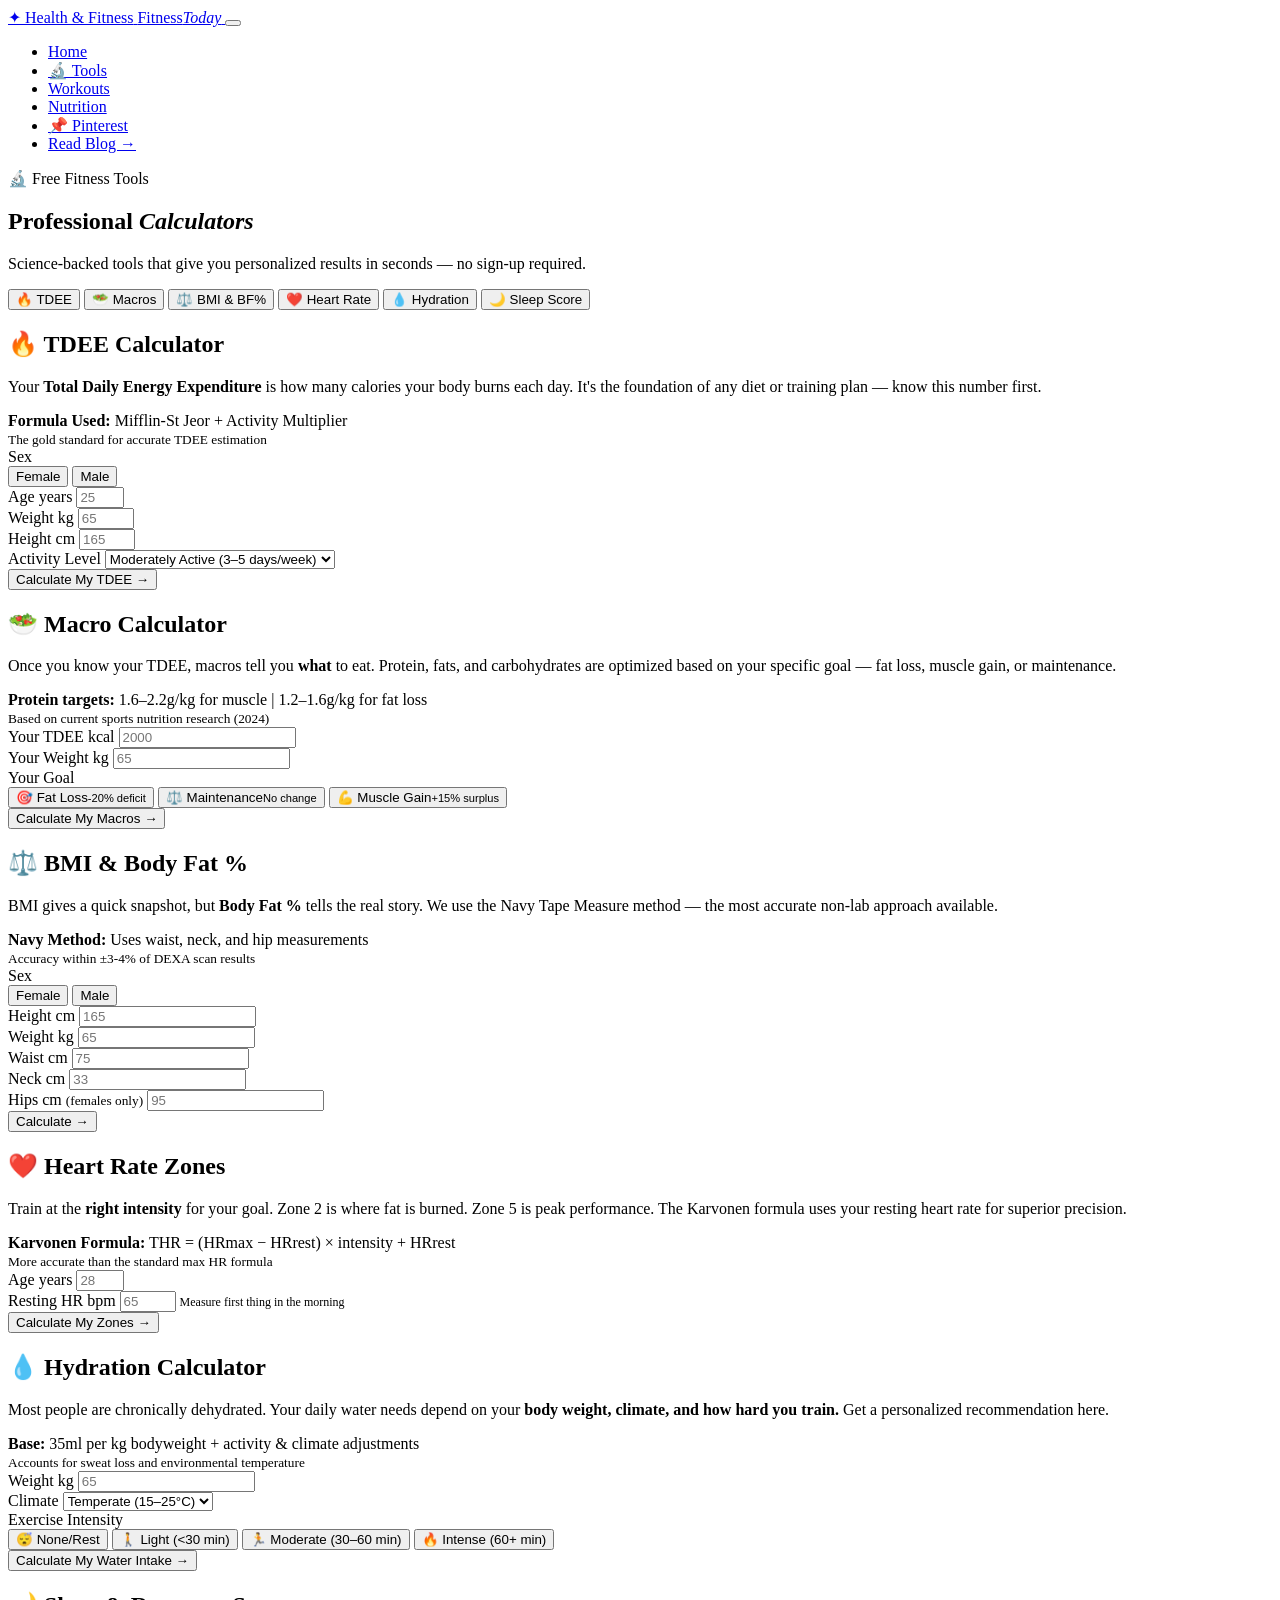
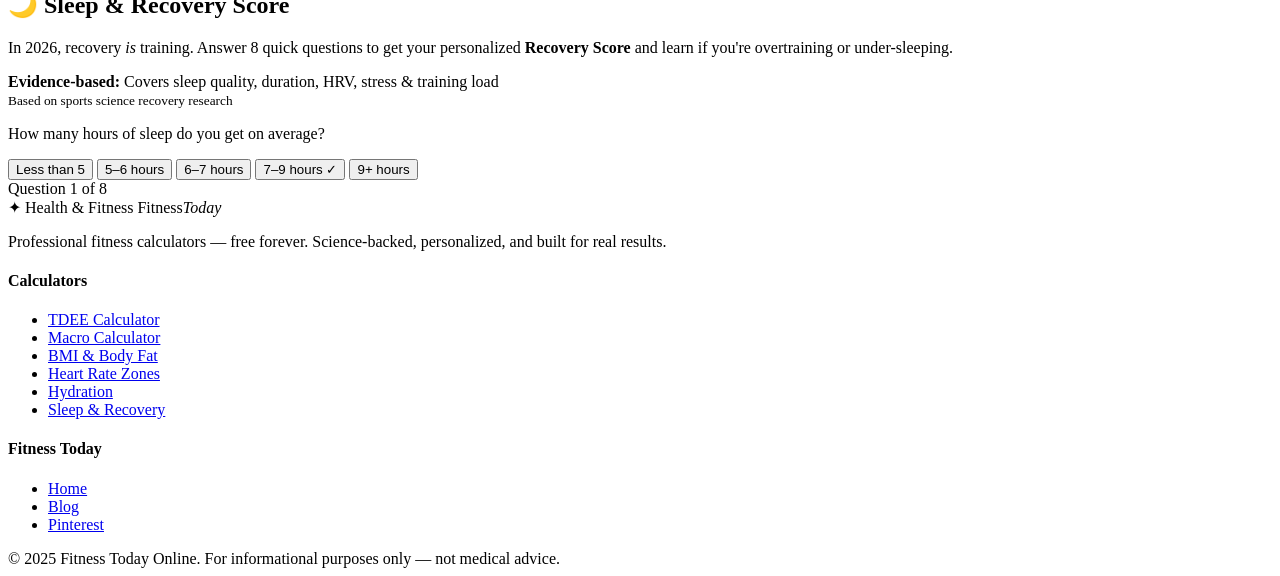
==== tools.html @ 8540f8e7 "Add files via upload" ====
<!DOCTYPE html>
<html lang="en">
<head>
  <meta charset="UTF-8"/>
  <meta name="viewport" content="width=device-width, initial-scale=1.0"/>
  <meta name="description" content="Free professional fitness calculators — TDEE, Macros, BMI, Body Fat, Heart Rate Zones, Hydration, Sleep & Recovery Score."/>
  <meta name="theme-color" content="#141414"/>
  <title>Fitness Tools & Calculators – Fitness Today</title>
  <link rel="preconnect" href="https://fonts.googleapis.com"/>
  <link rel="preconnect" href="https://fonts.gstatic.com" crossorigin/>
  <link href="https://fonts.googleapis.com/css2?family=Cormorant+Garamond:ital,wght@0,400;0,600;0,700;1,400;1,600&family=DM+Sans:wght@300;400;500;600&display=swap" rel="stylesheet"/>
  <link rel="stylesheet" href="css/style.css"/>
  <link rel="stylesheet" href="css/tools.css"/>
</head>
<body class="tools-page">

<!-- NAV -->
<nav class="nav" id="nav">
  <div class="nav-inner">
    <a href="index.html" class="logo">
      <span class="logo-sup">✦ Health & Fitness</span>
      <span class="logo-main">Fitness<em>Today</em></span>
    </a>
    <button class="hamburger" id="hamburger" aria-label="Menu">
      <span></span><span></span><span></span>
    </button>
    <ul class="nav-links" id="nav-links">
      <li><a href="index.html">Home</a></li>
      <li><a href="tools.html" class="active">🔬 Tools</a></li>
      <li><a href="index.html#workouts">Workouts</a></li>
      <li><a href="index.html#nutrition">Nutrition</a></li>
      <li><a href="https://www.pinterest.com/fitnesstodayonline/" target="_blank" class="nav-pinterest">📌 Pinterest</a></li>
      <li><a href="http://fitnesstodayonline.blogspot.com" target="_blank" class="nav-cta">Read Blog →</a></li>
    </ul>
  </div>
</nav>

<!-- TOOLS HERO -->
<section class="tools-hero">
  <div class="container">
    <span class="section-tag">🔬 Free Fitness Tools</span>
    <h1>Professional <em>Calculators</em></h1>
    <p>Science-backed tools that give you personalized results in seconds — no sign-up required.</p>
    <!-- TOOL TABS -->
    <div class="tool-tabs" id="tool-tabs">
      <button class="tab-btn active" data-tool="tdee">🔥 TDEE</button>
      <button class="tab-btn" data-tool="macros">🥗 Macros</button>
      <button class="tab-btn" data-tool="bmi">⚖️ BMI & BF%</button>
      <button class="tab-btn" data-tool="heartrate">❤️ Heart Rate</button>
      <button class="tab-btn" data-tool="hydration">💧 Hydration</button>
      <button class="tab-btn" data-tool="sleep">🌙 Sleep Score</button>
    </div>
  </div>
</section>

<!-- CALCULATORS WRAPPER -->
<div class="calculators-wrap container">

  <!-- ============================= -->
  <!-- 1. TDEE CALCULATOR            -->
  <!-- ============================= -->
  <div class="calc-panel active" id="tdee">
    <div class="calc-layout">
      <div class="calc-intro">
        <h2>🔥 TDEE Calculator</h2>
        <p class="calc-desc">Your <strong>Total Daily Energy Expenditure</strong> is how many calories your body burns each day. It's the foundation of any diet or training plan — know this number first.</p>
        <div class="formula-box">
          <strong>Formula Used:</strong> Mifflin-St Jeor + Activity Multiplier<br/>
          <small>The gold standard for accurate TDEE estimation</small>
        </div>
      </div>
      <div class="calc-form" id="tdee-form">
        <div class="form-row">
          <div class="form-group">
            <label>Sex</label>
            <div class="toggle-group">
              <button class="tog active" data-group="tdee-sex" data-val="female">Female</button>
              <button class="tog" data-group="tdee-sex" data-val="male">Male</button>
            </div>
            <input type="hidden" id="tdee-sex" value="female"/>
          </div>
        </div>
        <div class="form-row two-col">
          <div class="form-group">
            <label for="tdee-age">Age <span class="unit">years</span></label>
            <input type="number" id="tdee-age" placeholder="25" min="14" max="90"/>
          </div>
          <div class="form-group">
            <label for="tdee-weight">Weight <span class="unit">kg</span></label>
            <input type="number" id="tdee-weight" placeholder="65" min="30" max="300"/>
          </div>
        </div>
        <div class="form-row two-col">
          <div class="form-group">
            <label for="tdee-height">Height <span class="unit">cm</span></label>
            <input type="number" id="tdee-height" placeholder="165" min="100" max="250"/>
          </div>
          <div class="form-group">
            <label>Activity Level</label>
            <select id="tdee-activity">
              <option value="1.2">Sedentary (desk job, little exercise)</option>
              <option value="1.375">Lightly Active (1–3 days/week)</option>
              <option value="1.55" selected>Moderately Active (3–5 days/week)</option>
              <option value="1.725">Very Active (6–7 days/week)</option>
              <option value="1.9">Extra Active (athlete / physical job)</option>
            </select>
          </div>
        </div>
        <button class="calc-btn" onclick="calcTDEE()">Calculate My TDEE →</button>
        <div class="calc-result" id="tdee-result" style="display:none">
          <div class="result-main">
            <span class="result-num" id="tdee-main-num">—</span>
            <span class="result-label">calories / day</span>
          </div>
          <div class="result-breakdown" id="tdee-breakdown"></div>
          <p class="result-note">This is your maintenance calorie level. Eat below it to lose fat, above it to build muscle.</p>
        </div>
      </div>
    </div>
  </div>

  <!-- ============================= -->
  <!-- 2. MACRO CALCULATOR           -->
  <!-- ============================= -->
  <div class="calc-panel" id="macros">
    <div class="calc-layout">
      <div class="calc-intro">
        <h2>🥗 Macro Calculator</h2>
        <p class="calc-desc">Once you know your TDEE, macros tell you <strong>what</strong> to eat. Protein, fats, and carbohydrates are optimized based on your specific goal — fat loss, muscle gain, or maintenance.</p>
        <div class="formula-box">
          <strong>Protein targets:</strong> 1.6–2.2g/kg for muscle | 1.2–1.6g/kg for fat loss<br/>
          <small>Based on current sports nutrition research (2024)</small>
        </div>
      </div>
      <div class="calc-form">
        <div class="form-row two-col">
          <div class="form-group">
            <label for="macro-tdee">Your TDEE <span class="unit">kcal</span></label>
            <input type="number" id="macro-tdee" placeholder="2000" id="macro-tdee"/>
          </div>
          <div class="form-group">
            <label for="macro-weight">Your Weight <span class="unit">kg</span></label>
            <input type="number" id="macro-weight" placeholder="65"/>
          </div>
        </div>
        <div class="form-group">
          <label>Your Goal</label>
          <div class="goal-grid">
            <button class="goal-btn active" data-goal="fat-loss">🎯 Fat Loss<small>-20% deficit</small></button>
            <button class="goal-btn" data-goal="maintenance">⚖️ Maintenance<small>No change</small></button>
            <button class="goal-btn" data-goal="muscle">💪 Muscle Gain<small>+15% surplus</small></button>
          </div>
          <input type="hidden" id="macro-goal" value="fat-loss"/>
        </div>
        <button class="calc-btn" onclick="calcMacros()">Calculate My Macros →</button>
        <div class="calc-result" id="macro-result" style="display:none">
          <div class="result-main">
            <span class="result-num" id="macro-kcal">—</span>
            <span class="result-label">target calories / day</span>
          </div>
          <div class="macro-bars" id="macro-bars"></div>
        </div>
      </div>
    </div>
  </div>

  <!-- ============================= -->
  <!-- 3. BMI & BODY FAT             -->
  <!-- ============================= -->
  <div class="calc-panel" id="bmi">
    <div class="calc-layout">
      <div class="calc-intro">
        <h2>⚖️ BMI & Body Fat %</h2>
        <p class="calc-desc">BMI gives a quick snapshot, but <strong>Body Fat %</strong> tells the real story. We use the Navy Tape Measure method — the most accurate non-lab approach available.</p>
        <div class="formula-box">
          <strong>Navy Method:</strong> Uses waist, neck, and hip measurements<br/>
          <small>Accuracy within ±3-4% of DEXA scan results</small>
        </div>
      </div>
      <div class="calc-form">
        <div class="form-group">
          <label>Sex</label>
          <div class="toggle-group">
            <button class="tog active" data-group="bmi-sex" data-val="female" onclick="toggleBmiSex('female')">Female</button>
            <button class="tog" data-group="bmi-sex" data-val="male" onclick="toggleBmiSex('male')">Male</button>
          </div>
          <input type="hidden" id="bmi-sex" value="female"/>
        </div>
        <div class="form-row two-col">
          <div class="form-group">
            <label for="bmi-height">Height <span class="unit">cm</span></label>
            <input type="number" id="bmi-height" placeholder="165"/>
          </div>
          <div class="form-group">
            <label for="bmi-weight">Weight <span class="unit">kg</span></label>
            <input type="number" id="bmi-weight" placeholder="65"/>
          </div>
        </div>
        <div class="form-row two-col">
          <div class="form-group">
            <label for="bmi-waist">Waist <span class="unit">cm</span></label>
            <input type="number" id="bmi-waist" placeholder="75" step="0.5"/>
          </div>
          <div class="form-group">
            <label for="bmi-neck">Neck <span class="unit">cm</span></label>
            <input type="number" id="bmi-neck" placeholder="33" step="0.5"/>
          </div>
        </div>
        <div class="form-group" id="bmi-hip-group">
          <label for="bmi-hip">Hips <span class="unit">cm</span> <small style="color:var(--muted)">(females only)</small></label>
          <input type="number" id="bmi-hip" placeholder="95" step="0.5"/>
        </div>
        <button class="calc-btn" onclick="calcBMI()">Calculate →</button>
        <div class="calc-result" id="bmi-result" style="display:none">
          <div class="bmi-grid" id="bmi-grid"></div>
        </div>
      </div>
    </div>
  </div>

  <!-- ============================= -->
  <!-- 4. HEART RATE ZONES           -->
  <!-- ============================= -->
  <div class="calc-panel" id="heartrate">
    <div class="calc-layout">
      <div class="calc-intro">
        <h2>❤️ Heart Rate Zones</h2>
        <p class="calc-desc">Train at the <strong>right intensity</strong> for your goal. Zone 2 is where fat is burned. Zone 5 is peak performance. The Karvonen formula uses your resting heart rate for superior precision.</p>
        <div class="formula-box">
          <strong>Karvonen Formula:</strong> THR = (HRmax − HRrest) × intensity + HRrest<br/>
          <small>More accurate than the standard max HR formula</small>
        </div>
      </div>
      <div class="calc-form">
        <div class="form-row two-col">
          <div class="form-group">
            <label for="hr-age">Age <span class="unit">years</span></label>
            <input type="number" id="hr-age" placeholder="28" min="14" max="90"/>
          </div>
          <div class="form-group">
            <label for="hr-resting">Resting HR <span class="unit">bpm</span></label>
            <input type="number" id="hr-resting" placeholder="65" min="35" max="100"/>
            <small style="color:var(--muted);font-size:12px;">Measure first thing in the morning</small>
          </div>
        </div>
        <button class="calc-btn" onclick="calcHeartRate()">Calculate My Zones →</button>
        <div class="calc-result" id="hr-result" style="display:none">
          <div class="hr-zones" id="hr-zones"></div>
        </div>
      </div>
    </div>
  </div>

  <!-- ============================= -->
  <!-- 5. HYDRATION CALCULATOR       -->
  <!-- ============================= -->
  <div class="calc-panel" id="hydration">
    <div class="calc-layout">
      <div class="calc-intro">
        <h2>💧 Hydration Calculator</h2>
        <p class="calc-desc">Most people are chronically dehydrated. Your daily water needs depend on your <strong>body weight, climate, and how hard you train.</strong> Get a personalized recommendation here.</p>
        <div class="formula-box">
          <strong>Base:</strong> 35ml per kg bodyweight + activity & climate adjustments<br/>
          <small>Accounts for sweat loss and environmental temperature</small>
        </div>
      </div>
      <div class="calc-form">
        <div class="form-row two-col">
          <div class="form-group">
            <label for="hyd-weight">Weight <span class="unit">kg</span></label>
            <input type="number" id="hyd-weight" placeholder="65"/>
          </div>
          <div class="form-group">
            <label>Climate</label>
            <select id="hyd-climate">
              <option value="0">Cool (< 15°C)</option>
              <option value="0.3" selected>Temperate (15–25°C)</option>
              <option value="0.7">Warm (25–35°C)</option>
              <option value="1.0">Hot (> 35°C)</option>
            </select>
          </div>
        </div>
        <div class="form-group">
          <label>Exercise Intensity</label>
          <div class="goal-grid">
            <button class="goal-btn active" data-exgoal="none">😴 None/Rest</button>
            <button class="goal-btn" data-exgoal="light">🚶 Light (&lt;30 min)</button>
            <button class="goal-btn" data-exgoal="moderate">🏃 Moderate (30–60 min)</button>
            <button class="goal-btn" data-exgoal="intense">🔥 Intense (60+ min)</button>
          </div>
          <input type="hidden" id="hyd-exercise" value="none"/>
        </div>
        <button class="calc-btn" onclick="calcHydration()">Calculate My Water Intake →</button>
        <div class="calc-result" id="hyd-result" style="display:none">
          <div class="result-main">
            <span class="result-num" id="hyd-main">—</span>
            <span class="result-label">litres / day</span>
          </div>
          <div class="hyd-tips" id="hyd-tips"></div>
        </div>
      </div>
    </div>
  </div>

  <!-- ============================= -->
  <!-- 6. SLEEP & RECOVERY           -->
  <!-- ============================= -->
  <div class="calc-panel" id="sleep">
    <div class="calc-layout">
      <div class="calc-intro">
        <h2>🌙 Sleep & Recovery Score</h2>
        <p class="calc-desc">In 2026, recovery <em>is</em> training. Answer 8 quick questions to get your personalized <strong>Recovery Score</strong> and learn if you're overtraining or under-sleeping.</p>
        <div class="formula-box">
          <strong>Evidence-based:</strong> Covers sleep quality, duration, HRV, stress & training load<br/>
          <small>Based on sports science recovery research</small>
        </div>
      </div>
      <div class="calc-form">
        <div class="sleep-quiz" id="sleep-quiz">
          <div class="quiz-q" data-q="1">
            <p>How many hours of sleep do you get on average?</p>
            <div class="quiz-opts">
              <button class="quiz-opt" data-score="0">Less than 5</button>
              <button class="quiz-opt" data-score="1">5–6 hours</button>
              <button class="quiz-opt" data-score="2">6–7 hours</button>
              <button class="quiz-opt" data-score="3">7–9 hours ✓</button>
              <button class="quiz-opt" data-score="2">9+ hours</button>
            </div>
          </div>
          <div class="quiz-q" data-q="2" style="display:none">
            <p>How do you feel when you wake up?</p>
            <div class="quiz-opts">
              <button class="quiz-opt" data-score="0">Exhausted</button>
              <button class="quiz-opt" data-score="1">Groggy</button>
              <button class="quiz-opt" data-score="2">Okay</button>
              <button class="quiz-opt" data-score="3">Refreshed & alert</button>
            </div>
          </div>
          <div class="quiz-q" data-q="3" style="display:none">
            <p>How many days per week do you train?</p>
            <div class="quiz-opts">
              <button class="quiz-opt" data-score="3">0–2 days</button>
              <button class="quiz-opt" data-score="3">3–4 days ✓</button>
              <button class="quiz-opt" data-score="2">5 days</button>
              <button class="quiz-opt" data-score="1">6 days</button>
              <button class="quiz-opt" data-score="0">7 days (no rest!)</button>
            </div>
          </div>
          <div class="quiz-q" data-q="4" style="display:none">
            <p>How is your energy level throughout the day?</p>
            <div class="quiz-opts">
              <button class="quiz-opt" data-score="0">Chronically low / crashes</button>
              <button class="quiz-opt" data-score="1">Inconsistent</button>
              <button class="quiz-opt" data-score="2">Mostly good</button>
              <button class="quiz-opt" data-score="3">Consistently high</button>
            </div>
          </div>
          <div class="quiz-q" data-q="5" style="display:none">
            <p>How stressed are you on a daily basis?</p>
            <div class="quiz-opts">
              <button class="quiz-opt" data-score="0">Very high stress</button>
              <button class="quiz-opt" data-score="1">High stress</button>
              <button class="quiz-opt" data-score="2">Moderate</button>
              <button class="quiz-opt" data-score="3">Low / managed well</button>
            </div>
          </div>
          <div class="quiz-q" data-q="6" style="display:none">
            <p>Do you notice performance dropping in your workouts?</p>
            <div class="quiz-opts">
              <button class="quiz-opt" data-score="0">Yes, consistently getting worse</button>
              <button class="quiz-opt" data-score="1">Sometimes</button>
              <button class="quiz-opt" data-score="2">Rarely</button>
              <button class="quiz-opt" data-score="3">No, performance is stable or improving</button>
            </div>
          </div>
          <div class="quiz-q" data-q="7" style="display:none">
            <p>How is your mood and motivation to train?</p>
            <div class="quiz-opts">
              <button class="quiz-opt" data-score="0">Dreading every session</button>
              <button class="quiz-opt" data-score="1">Low / unmotivated</button>
              <button class="quiz-opt" data-score="2">Normal</button>
              <button class="quiz-opt" data-score="3">Excited and motivated</button>
            </div>
          </div>
          <div class="quiz-q" data-q="8" style="display:none">
            <p>Do you take rest days or deload weeks?</p>
            <div class="quiz-opts">
              <button class="quiz-opt" data-score="0">Never</button>
              <button class="quiz-opt" data-score="1">Rarely (once a month)</button>
              <button class="quiz-opt" data-score="2">Sometimes (every 2 weeks)</button>
              <button class="quiz-opt" data-score="3">Regularly (planned into program)</button>
            </div>
          </div>
          <div class="quiz-progress">
            <div class="qp-bar"><div class="qp-fill" id="sleep-progress"></div></div>
            <span id="sleep-progress-text">Question 1 of 8</span>
          </div>
        </div>
        <div class="calc-result" id="sleep-result" style="display:none">
          <div class="sleep-score-ring">
            <svg viewBox="0 0 120 120" class="score-ring">
              <circle cx="60" cy="60" r="52" fill="none" stroke="rgba(255,255,255,0.08)" stroke-width="12"/>
              <circle cx="60" cy="60" r="52" fill="none" stroke-width="12" stroke-linecap="round"
                id="score-ring-circle"
                stroke-dasharray="326.7"
                stroke-dashoffset="326.7"
                transform="rotate(-90 60 60)"/>
            </svg>
            <div class="score-ring-num" id="score-ring-num">—</div>
          </div>
          <div class="sleep-verdict" id="sleep-verdict"></div>
          <button class="calc-btn" onclick="resetSleepQuiz()" style="margin-top:20px;max-width:200px;">Retake Quiz</button>
        </div>
      </div>
    </div>
  </div>

</div><!-- /calculators-wrap -->

<!-- FOOTER -->
<footer class="footer">
  <div class="container">
    <div class="footer-top">
      <div class="footer-brand">
        <div class="logo">
          <span class="logo-sup">✦ Health & Fitness</span>
          <span class="logo-main">Fitness<em>Today</em></span>
        </div>
        <p>Professional fitness calculators — free forever. Science-backed, personalized, and built for real results.</p>
      </div>
      <div class="footer-col">
        <h4>Calculators</h4>
        <ul>
          <li><a href="#tdee" onclick="switchTool('tdee')">TDEE Calculator</a></li>
          <li><a href="#macros" onclick="switchTool('macros')">Macro Calculator</a></li>
          <li><a href="#bmi" onclick="switchTool('bmi')">BMI & Body Fat</a></li>
          <li><a href="#heartrate" onclick="switchTool('heartrate')">Heart Rate Zones</a></li>
          <li><a href="#hydration" onclick="switchTool('hydration')">Hydration</a></li>
          <li><a href="#sleep" onclick="switchTool('sleep')">Sleep & Recovery</a></li>
        </ul>
      </div>
      <div class="footer-col">
        <h4>Fitness Today</h4>
        <ul>
          <li><a href="index.html">Home</a></li>
          <li><a href="http://fitnesstodayonline.blogspot.com" target="_blank">Blog</a></li>
          <li><a href="https://www.pinterest.com/fitnesstodayonline/" target="_blank">Pinterest</a></li>
        </ul>
      </div>
    </div>
    <div class="footer-bottom">
      <span>© 2025 Fitness Today Online. For informational purposes only — not medical advice.</span>
    </div>
  </div>
</footer>

<script src="js/main.js"></script>
<script src="js/calculators.js"></script>
</body>
</html>
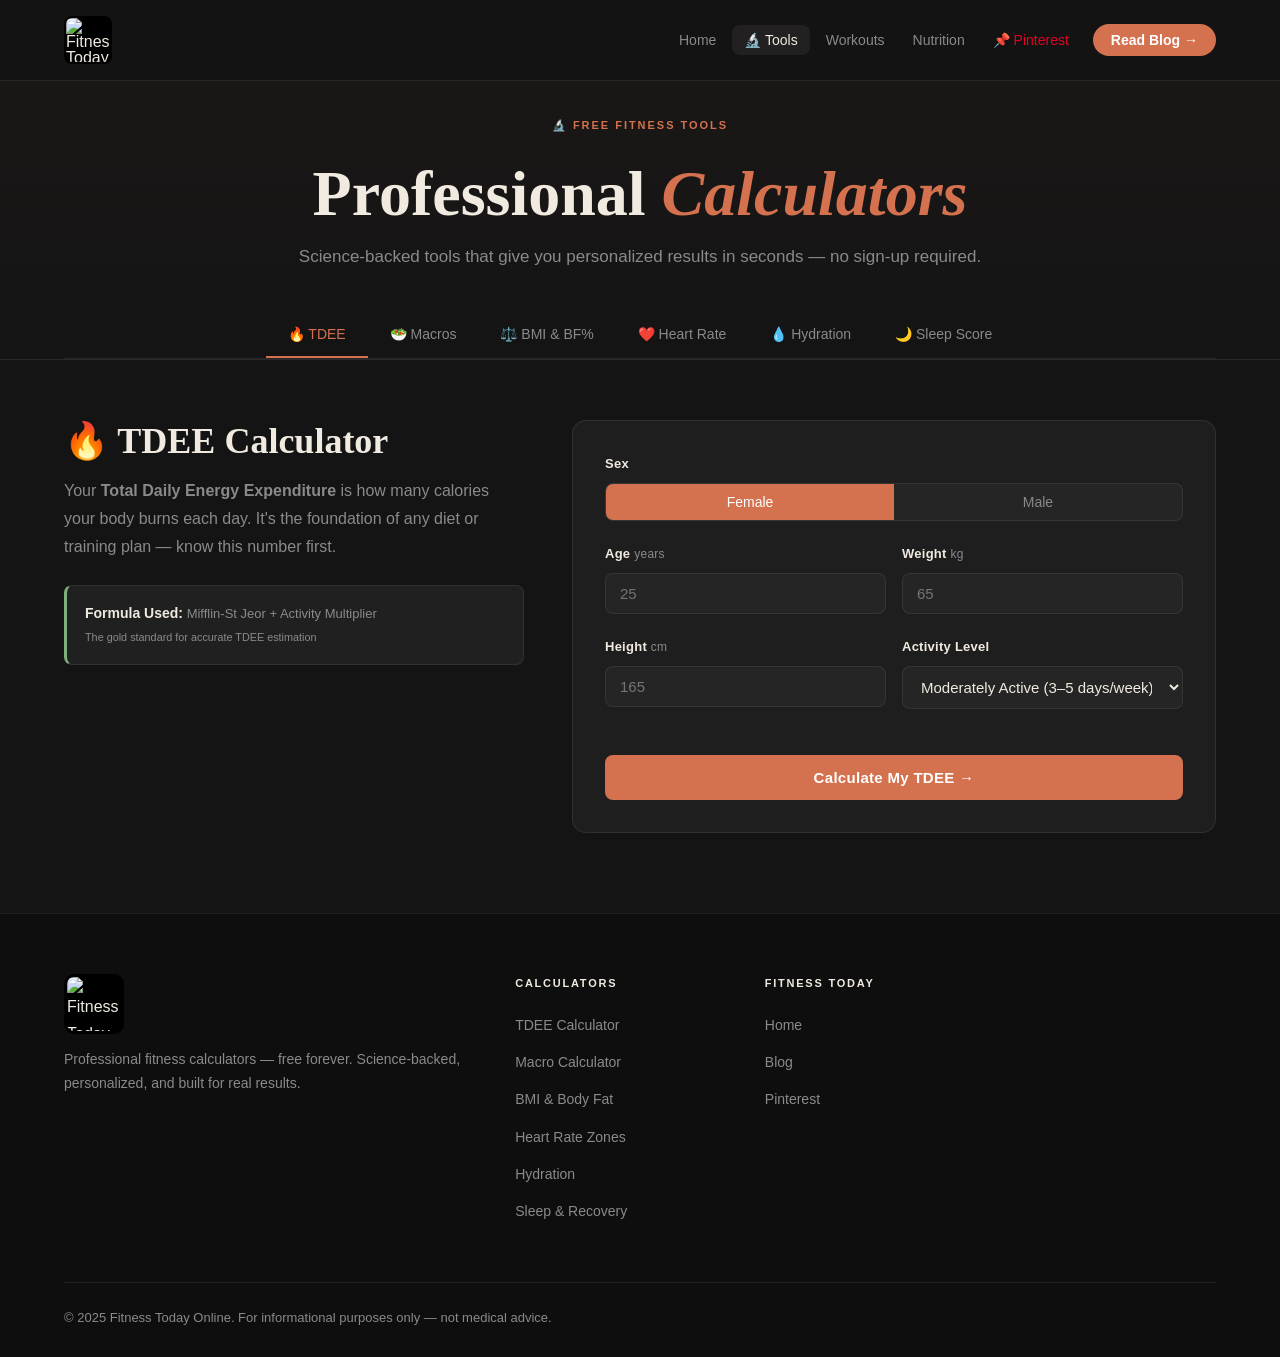
==== commit 221c8f6a: "Add files via upload" ====
--- a/tools.html
+++ b/tools.html
@@ -10,6 +10,7 @@
   <link rel="preconnect" href="https://fonts.gstatic.com" crossorigin/>
   <link href="https://fonts.googleapis.com/css2?family=Cormorant+Garamond:ital,wght@0,400;0,600;0,700;1,400;1,600&family=DM+Sans:wght@300;400;500;600&display=swap" rel="stylesheet"/>
   <link rel="stylesheet" href="css/style.css"/>
+  <link rel="icon" type="image/png" href="favicon.png"/>
   <link rel="stylesheet" href="css/tools.css"/>
 </head>
 <body class="tools-page">
@@ -18,10 +19,8 @@
 <nav class="nav" id="nav">
   <div class="nav-inner">
     <a href="index.html" class="logo">
-      <span class="logo-sup">✦ Health & Fitness</span>
-      <span class="logo-main">Fitness<em>Today</em></span>
+      <img src="favicon.png" alt="Fitness Today" style="height:48px;width:48px;object-fit:contain;border-radius:8px;background:#000;padding:2px;"/>
     </a>
-    <button class="hamburger" id="hamburger" aria-label="Menu">
       <span></span><span></span><span></span>
     </button>
     <ul class="nav-links" id="nav-links">
@@ -422,10 +421,7 @@
   <div class="container">
     <div class="footer-top">
       <div class="footer-brand">
-        <div class="logo">
-          <span class="logo-sup">✦ Health & Fitness</span>
-          <span class="logo-main">Fitness<em>Today</em></span>
-        </div>
+        <img src="favicon.png" alt="Fitness Today" style="height:60px;width:60px;object-fit:contain;border-radius:10px;background:#000;padding:3px;margin-bottom:14px;"/>
         <p>Professional fitness calculators — free forever. Science-backed, personalized, and built for real results.</p>
       </div>
       <div class="footer-col">
--- a/css/style.css
+++ b/css/style.css
@@ -0,0 +1,679 @@
+/* =============================================
+   FITNESS TODAY — MAIN STYLESHEET
+   Theme: Dark Organic Lab
+   Fonts: Cormorant Garamond + DM Sans
+   ============================================= */
+
+:root {
+  --bg:       #141414;
+  --surface:  #1e1e1e;
+  --surface2: #252525;
+  --border:   rgba(255,255,255,0.08);
+  --accent:   #D4714E;
+  --accent2:  #7FAF7B;
+  --accent3:  #C9A96E;
+  --text:     #F0EAE0;
+  --muted:    #8A8A8A;
+  --faint:    rgba(240,234,224,0.06);
+  --radius:   14px;
+  --radius-sm: 8px;
+  --trans:    0.25s ease;
+}
+
+*, *::before, *::after { margin: 0; padding: 0; box-sizing: border-box; }
+
+html { scroll-behavior: smooth; }
+
+body {
+  background: var(--bg);
+  color: var(--text);
+  font-family: 'DM Sans', sans-serif;
+  font-size: 16px;
+  line-height: 1.7;
+  -webkit-font-smoothing: antialiased;
+}
+
+a { color: inherit; text-decoration: none; }
+img { max-width: 100%; display: block; }
+strong { font-weight: 600; }
+
+/* ======= CONTAINER ======= */
+.container {
+  max-width: 1200px;
+  margin: 0 auto;
+  padding: 0 24px;
+}
+
+/* ======= NAVBAR ======= */
+.nav {
+  position: fixed;
+  top: 0; left: 0; right: 0;
+  z-index: 200;
+  background: rgba(20,20,20,0.88);
+  backdrop-filter: blur(16px);
+  -webkit-backdrop-filter: blur(16px);
+  border-bottom: 1px solid var(--border);
+  transition: background var(--trans);
+}
+
+.nav-inner {
+  max-width: 1200px;
+  margin: 0 auto;
+  padding: 16px 24px;
+  display: flex;
+  align-items: center;
+  justify-content: space-between;
+  gap: 20px;
+}
+
+.logo {
+  display: flex;
+  flex-direction: column;
+  line-height: 1;
+  gap: 2px;
+}
+.logo-sup {
+  font-size: 10px;
+  font-weight: 500;
+  letter-spacing: 0.18em;
+  text-transform: uppercase;
+  color: var(--accent2);
+}
+.logo-main {
+  font-family: 'Cormorant Garamond', serif;
+  font-size: 24px;
+  font-weight: 700;
+  color: var(--text);
+  letter-spacing: -0.01em;
+}
+.logo-main em {
+  font-style: italic;
+  color: var(--accent);
+}
+
+.nav-links {
+  display: flex;
+  align-items: center;
+  gap: 4px;
+  list-style: none;
+}
+.nav-links a {
+  font-size: 14px;
+  font-weight: 500;
+  color: var(--muted);
+  padding: 7px 12px;
+  border-radius: var(--radius-sm);
+  transition: color var(--trans), background var(--trans);
+}
+.nav-links a:hover, .nav-links a.active { color: var(--text); background: var(--faint); }
+
+.nav-pinterest { color: #E60023 !important; }
+.nav-pinterest:hover { background: rgba(230,0,35,0.1) !important; }
+
+.nav-cta {
+  background: var(--accent) !important;
+  color: #fff !important;
+  border-radius: 50px !important;
+  padding: 8px 18px !important;
+  font-weight: 600 !important;
+  margin-left: 8px;
+  transition: background var(--trans), transform var(--trans) !important;
+}
+.nav-cta:hover { background: #b85e3c !important; transform: translateY(-1px); }
+
+.hamburger {
+  display: none;
+  flex-direction: column;
+  gap: 5px;
+  background: none;
+  border: none;
+  cursor: pointer;
+  padding: 4px;
+}
+.hamburger span {
+  display: block;
+  width: 24px;
+  height: 2px;
+  background: var(--text);
+  border-radius: 2px;
+  transition: transform 0.3s, opacity 0.3s;
+}
+
+/* ======= BUTTONS ======= */
+.btn-primary {
+  display: inline-block;
+  background: var(--accent);
+  color: #fff;
+  padding: 14px 32px;
+  border-radius: 50px;
+  font-size: 15px;
+  font-weight: 600;
+  transition: background var(--trans), transform var(--trans);
+}
+.btn-primary:hover { background: #b85e3c; transform: translateY(-2px); }
+
+.btn-ghost {
+  display: inline-block;
+  border: 1.5px solid var(--border);
+  color: var(--text);
+  padding: 13px 28px;
+  border-radius: 50px;
+  font-size: 15px;
+  font-weight: 500;
+  transition: border-color var(--trans), background var(--trans);
+}
+.btn-ghost:hover { border-color: var(--text); background: var(--faint); }
+
+/* ======= PILLS ======= */
+.pill {
+  display: inline-block;
+  font-size: 12px;
+  font-weight: 600;
+  letter-spacing: 0.05em;
+  padding: 5px 14px;
+  border-radius: 50px;
+}
+.pill-sage { background: rgba(127,175,123,0.15); color: var(--accent2); border: 1px solid rgba(127,175,123,0.3); }
+.pill-rose { background: rgba(212,113,78,0.12); color: var(--accent); border: 1px solid rgba(212,113,78,0.25); }
+
+/* ======= SECTION TAGS ======= */
+.section-tag {
+  display: inline-block;
+  font-size: 11px;
+  font-weight: 700;
+  letter-spacing: 0.18em;
+  text-transform: uppercase;
+  color: var(--accent);
+  margin-bottom: 14px;
+}
+
+.section-header {
+  text-align: center;
+  margin-bottom: 48px;
+}
+.section-header h2 {
+  font-family: 'Cormorant Garamond', serif;
+  font-size: clamp(28px, 4vw, 44px);
+  font-weight: 700;
+  line-height: 1.15;
+  margin-bottom: 10px;
+}
+.section-header h2 em { font-style: italic; color: var(--accent); }
+.section-header p {
+  color: var(--muted);
+  font-size: 17px;
+  font-weight: 300;
+  max-width: 500px;
+  margin: 0 auto;
+}
+
+/* ======= HERO ======= */
+.hero {
+  min-height: 100vh;
+  padding: 120px 24px 80px;
+  display: flex;
+  align-items: center;
+  justify-content: space-between;
+  gap: 60px;
+  max-width: 1200px;
+  margin: 0 auto;
+  position: relative;
+}
+
+.hero-orb {
+  position: fixed;
+  border-radius: 50%;
+  filter: blur(80px);
+  pointer-events: none;
+  z-index: 0;
+}
+.hero-orb-1 {
+  width: 500px; height: 500px;
+  background: radial-gradient(circle, rgba(212,113,78,0.08) 0%, transparent 70%);
+  top: -100px; right: -100px;
+}
+.hero-orb-2 {
+  width: 400px; height: 400px;
+  background: radial-gradient(circle, rgba(127,175,123,0.06) 0%, transparent 70%);
+  bottom: 0; left: -100px;
+}
+
+.hero-content {
+  flex: 1;
+  max-width: 580px;
+  position: relative;
+  z-index: 1;
+}
+
+.hero-eyebrow {
+  display: flex;
+  gap: 10px;
+  flex-wrap: wrap;
+  margin-bottom: 24px;
+}
+
+.hero-title {
+  font-family: 'Cormorant Garamond', serif;
+  font-size: clamp(44px, 7vw, 76px);
+  font-weight: 700;
+  line-height: 1.05;
+  margin-bottom: 20px;
+  letter-spacing: -0.02em;
+}
+.hero-title em { font-style: italic; color: var(--accent); }
+
+.hero-sub {
+  font-size: 18px;
+  font-weight: 300;
+  color: var(--muted);
+  line-height: 1.7;
+  margin-bottom: 36px;
+  max-width: 480px;
+}
+
+.hero-actions {
+  display: flex;
+  gap: 16px;
+  flex-wrap: wrap;
+  margin-bottom: 48px;
+}
+
+.hero-stats {
+  display: flex;
+  align-items: center;
+  gap: 28px;
+}
+.stat strong {
+  display: block;
+  font-family: 'Cormorant Garamond', serif;
+  font-size: 32px;
+  font-weight: 700;
+  color: var(--text);
+  line-height: 1;
+}
+.stat span {
+  font-size: 12px;
+  color: var(--muted);
+  font-weight: 400;
+}
+.stat-divider {
+  width: 1px;
+  height: 40px;
+  background: var(--border);
+}
+
+/* ======= HERO VISUAL - TOOL CARDS ======= */
+.hero-visual {
+  flex: 1;
+  max-width: 420px;
+  position: relative;
+  z-index: 1;
+}
+.tool-preview-cards {
+  display: grid;
+  grid-template-columns: 1fr 1fr;
+  gap: 14px;
+}
+.preview-card {
+  background: var(--surface);
+  border: 1px solid var(--border);
+  border-radius: var(--radius);
+  padding: 22px 18px;
+  transition: transform var(--trans), border-color var(--trans);
+  animation: float 3s ease-in-out infinite;
+}
+.preview-card:hover { transform: translateY(-4px); border-color: rgba(212,113,78,0.3); }
+.pc-1 { animation-delay: 0s; }
+.pc-2 { animation-delay: 0.6s; }
+.pc-3 { animation-delay: 1.2s; }
+.pc-4 { animation-delay: 1.8s; }
+
+@keyframes float {
+  0%, 100% { transform: translateY(0); }
+  50% { transform: translateY(-6px); }
+}
+.pc-icon { font-size: 26px; margin-bottom: 10px; }
+.pc-label { font-size: 11px; color: var(--muted); font-weight: 500; letter-spacing: 0.04em; margin-bottom: 6px; }
+.pc-val { font-family: 'Cormorant Garamond', serif; font-size: 24px; font-weight: 700; line-height: 1; }
+.pc-val small { font-size: 13px; color: var(--muted); font-family: 'DM Sans', sans-serif; }
+
+/* ======= TOOLS SECTION ======= */
+.tools-section {
+  padding: 100px 0;
+  border-top: 1px solid var(--border);
+}
+.tools-grid {
+  display: grid;
+  grid-template-columns: 2fr 1fr 1fr;
+  grid-template-rows: auto auto;
+  gap: 16px;
+}
+.tool-card {
+  background: var(--surface);
+  border: 1px solid var(--border);
+  border-radius: var(--radius);
+  padding: 28px;
+  display: block;
+  position: relative;
+  overflow: hidden;
+  transition: border-color var(--trans), transform var(--trans), background var(--trans);
+}
+.tool-card:hover { border-color: rgba(212,113,78,0.4); transform: translateY(-3px); background: var(--surface2); }
+.tool-card .tc-icon { font-size: 28px; margin-bottom: 14px; }
+.tool-card h3 { font-family: 'Cormorant Garamond', serif; font-size: 22px; font-weight: 700; margin-bottom: 8px; }
+.tool-card p { font-size: 14px; color: var(--muted); font-weight: 300; line-height: 1.6; }
+.tc-arrow {
+  position: absolute;
+  bottom: 24px; right: 24px;
+  font-size: 18px;
+  color: var(--accent);
+  opacity: 0;
+  transform: translateX(-6px);
+  transition: opacity var(--trans), transform var(--trans);
+}
+.tool-card:hover .tc-arrow { opacity: 1; transform: translateX(0); }
+
+.tc-featured {
+  grid-row: 1 / 3;
+  background: linear-gradient(145deg, #1e1e1e 0%, #251a16 100%);
+  border-color: rgba(212,113,78,0.2);
+}
+.tc-featured:hover { border-color: rgba(212,113,78,0.6); }
+.tc-glow {
+  position: absolute;
+  top: -60px; right: -60px;
+  width: 200px; height: 200px;
+  background: radial-gradient(circle, rgba(212,113,78,0.12) 0%, transparent 70%);
+  border-radius: 50%;
+}
+.tc-tag {
+  display: inline-block;
+  background: var(--accent);
+  color: #fff;
+  font-size: 10px;
+  font-weight: 700;
+  letter-spacing: 0.1em;
+  text-transform: uppercase;
+  padding: 4px 12px;
+  border-radius: 50px;
+  margin-top: 12px;
+}
+
+.tools-cta { text-align: center; margin-top: 40px; }
+
+/* ======= CATEGORIES ======= */
+.categories-section, .nutrition-section {
+  padding: 80px 0;
+  border-top: 1px solid var(--border);
+}
+.categories-row {
+  display: flex;
+  gap: 16px;
+  flex-wrap: wrap;
+}
+.cat-card {
+  flex: 1;
+  min-width: 160px;
+  background: var(--surface);
+  border: 1px solid var(--border);
+  border-radius: var(--radius);
+  padding: 28px 20px;
+  text-align: center;
+  transition: all var(--trans);
+  display: block;
+}
+.cat-card:hover {
+  border-color: rgba(212,113,78,0.4);
+  transform: translateY(-3px);
+  background: var(--surface2);
+}
+.cat-emoji { font-size: 32px; margin-bottom: 10px; }
+.cat-card h3 { font-size: 15px; font-weight: 600; margin-bottom: 4px; }
+.cat-card p { font-size: 12px; color: var(--muted); }
+
+.cat-card-alt:hover { border-color: rgba(127,175,123,0.4); }
+
+/* ======= PINTEREST STRIP ======= */
+.pinterest-strip {
+  padding: 80px 0;
+  border-top: 1px solid var(--border);
+  background: linear-gradient(135deg, #1a1a1a 0%, #1e1616 100%);
+}
+.pinterest-inner {
+  display: flex;
+  align-items: center;
+  gap: 60px;
+}
+.pinterest-text { flex: 1; }
+.pinterest-text h2 {
+  font-family: 'Cormorant Garamond', serif;
+  font-size: 36px;
+  font-weight: 700;
+  margin-bottom: 12px;
+}
+.pinterest-text p { color: var(--muted); font-weight: 300; margin-bottom: 24px; font-size: 16px; }
+.pin-btn {
+  display: inline-flex;
+  align-items: center;
+  gap: 10px;
+  background: #E60023;
+  color: #fff;
+  padding: 13px 24px;
+  border-radius: 50px;
+  font-size: 14px;
+  font-weight: 600;
+  transition: all var(--trans);
+}
+.pin-btn:hover { background: #c0001d; transform: translateY(-2px); }
+
+.pin-grid {
+  flex: 1;
+  display: grid;
+  grid-template-columns: repeat(3, 1fr);
+  gap: 8px;
+}
+.pin-grid img {
+  width: 100%; aspect-ratio: 1;
+  object-fit: cover;
+  border-radius: 8px;
+  transition: transform var(--trans);
+}
+.pin-grid img:hover { transform: scale(1.04); }
+
+/* ======= FOOTER ======= */
+.footer {
+  background: #0e0e0e;
+  border-top: 1px solid var(--border);
+  padding: 60px 0 28px;
+}
+.footer-top {
+  display: grid;
+  grid-template-columns: 2fr 1fr 1fr 1fr;
+  gap: 48px;
+  margin-bottom: 48px;
+}
+.footer-brand p {
+  color: var(--muted);
+  font-size: 14px;
+  font-weight: 300;
+  margin-top: 14px;
+  line-height: 1.7;
+}
+.footer-socials {
+  display: flex;
+  gap: 12px;
+  margin-top: 18px;
+}
+.footer-socials a {
+  font-size: 13px;
+  color: var(--muted);
+  border: 1px solid var(--border);
+  padding: 7px 16px;
+  border-radius: 50px;
+  transition: all var(--trans);
+}
+.footer-socials a:hover { color: var(--text); border-color: rgba(255,255,255,0.2); }
+
+.footer-col h4 {
+  font-size: 11px;
+  font-weight: 700;
+  letter-spacing: 0.16em;
+  text-transform: uppercase;
+  color: var(--text);
+  margin-bottom: 18px;
+}
+.footer-col ul { list-style: none; }
+.footer-col ul li { margin-bottom: 10px; }
+.footer-col ul a { font-size: 14px; color: var(--muted); transition: color var(--trans); }
+.footer-col ul a:hover { color: var(--text); }
+
+.footer-bottom {
+  border-top: 1px solid var(--border);
+  padding-top: 24px;
+  display: flex;
+  justify-content: space-between;
+  font-size: 13px;
+  color: var(--muted);
+}
+
+/* ======= RESPONSIVE ======= */
+@media (max-width: 1024px) {
+  .tools-grid { grid-template-columns: 1fr 1fr; }
+  .tc-featured { grid-row: auto; }
+  .hero { flex-direction: column; text-align: center; padding-top: 100px; }
+  .hero-eyebrow, .hero-actions { justify-content: center; }
+  .hero-stats { justify-content: center; }
+  .hero-sub { margin-left: auto; margin-right: auto; }
+  .pinterest-inner { flex-direction: column; }
+  .footer-top { grid-template-columns: 1fr 1fr; }
+  .footer-brand { grid-column: 1 / -1; }
+}
+
+@media (max-width: 768px) {
+  .nav-links {
+    display: none;
+    position: fixed;
+    top: 70px; left: 0; right: 0; bottom: 0;
+    background: var(--bg);
+    flex-direction: column;
+    align-items: stretch;
+    padding: 20px 24px;
+    gap: 4px;
+    overflow-y: auto;
+  }
+  .nav-links.open { display: flex; }
+  .nav-links a { padding: 14px 16px; font-size: 16px; }
+  .hamburger { display: flex; }
+  .tools-grid { grid-template-columns: 1fr; }
+  .categories-row { flex-direction: column; }
+  .pin-grid { grid-template-columns: repeat(2, 1fr); }
+  .footer-top { grid-template-columns: 1fr; gap: 28px; }
+  .footer-bottom { flex-direction: column; gap: 8px; text-align: center; }
+}
+
+/* ======= ANIMATIONS ======= */
+@keyframes fadeUp {
+  from { opacity: 0; transform: translateY(20px); }
+  to { opacity: 1; transform: translateY(0); }
+}
+.hero-content > * {
+  animation: fadeUp 0.7s ease both;
+}
+.hero-eyebrow { animation-delay: 0.1s; }
+.hero-title   { animation-delay: 0.2s; }
+.hero-sub     { animation-delay: 0.3s; }
+.hero-actions { animation-delay: 0.4s; }
+.hero-stats   { animation-delay: 0.5s; }
+
+/* ======= LATEST BLOG POSTS (AUTO-FEED) ======= */
+.latest-posts-section {
+  padding: 100px 0;
+  border-top: 1px solid var(--border);
+}
+.latest-grid {
+  display: grid;
+  grid-template-columns: repeat(3, 1fr);
+  gap: 20px;
+}
+.post-card-auto {
+  background: var(--surface);
+  border: 1px solid var(--border);
+  border-radius: 14px;
+  overflow: hidden;
+  transition: transform 0.25s, border-color 0.25s;
+  display: block;
+  color: var(--text);
+  text-decoration: none;
+}
+.post-card-auto:hover {
+  transform: translateY(-4px);
+  border-color: rgba(212,113,78,0.4);
+}
+.post-card-img {
+  width: 100%;
+  height: 200px;
+  object-fit: cover;
+  display: block;
+}
+.post-card-img-placeholder {
+  height: 200px;
+  background: linear-gradient(135deg, #1e1e1e, #252525);
+  display: flex;
+  align-items: center;
+  justify-content: center;
+  font-size: 48px;
+}
+.post-card-body { padding: 20px; }
+.post-card-label {
+  font-size: 11px;
+  font-weight: 700;
+  letter-spacing: 0.14em;
+  text-transform: uppercase;
+  color: var(--accent2);
+  margin-bottom: 8px;
+}
+.post-card-title {
+  font-family: 'Cormorant Garamond', serif;
+  font-size: 20px;
+  font-weight: 700;
+  line-height: 1.3;
+  margin-bottom: 8px;
+}
+.post-card-snippet {
+  font-size: 13px;
+  color: var(--muted);
+  font-weight: 300;
+  line-height: 1.6;
+  display: -webkit-box;
+  -webkit-line-clamp: 3;
+  -webkit-box-orient: vertical;
+  overflow: hidden;
+  margin-bottom: 14px;
+}
+.post-card-footer {
+  display: flex;
+  justify-content: space-between;
+  align-items: center;
+  border-top: 1px solid var(--border);
+  padding-top: 12px;
+  font-size: 12px;
+  color: var(--muted);
+}
+.post-card-read {
+  color: var(--accent);
+  font-weight: 600;
+  font-size: 13px;
+}
+.post-skeleton {
+  background: var(--surface);
+  border: 1px solid var(--border);
+  border-radius: 14px;
+  height: 340px;
+  animation: shimmer 1.5s infinite;
+}
+@keyframes shimmer {
+  0%, 100% { opacity: 0.4; }
+  50%       { opacity: 0.8; }
+}
+@media (max-width: 860px) { .latest-grid { grid-template-columns: 1fr 1fr; } }
+@media (max-width: 560px) { .latest-grid { grid-template-columns: 1fr; } }
--- a/css/tools.css
+++ b/css/tools.css
@@ -0,0 +1,487 @@
+/* =============================================
+   FITNESS TODAY — TOOLS PAGE CSS
+   ============================================= */
+
+/* ======= TOOLS HERO ======= */
+.tools-page { padding-top: 0; }
+
+.tools-hero {
+  padding: 110px 24px 0;
+  text-align: center;
+  background: linear-gradient(180deg, rgba(212,113,78,0.04) 0%, transparent 100%);
+  border-bottom: 1px solid var(--border);
+}
+.tools-hero h1 {
+  font-family: 'Cormorant Garamond', serif;
+  font-size: clamp(36px, 6vw, 64px);
+  font-weight: 700;
+  line-height: 1.1;
+  margin: 10px 0 14px;
+}
+.tools-hero h1 em { font-style: italic; color: var(--accent); }
+.tools-hero p {
+  font-size: 17px;
+  color: var(--muted);
+  font-weight: 300;
+  margin-bottom: 40px;
+}
+
+/* ======= TOOL TABS ======= */
+.tool-tabs {
+  display: flex;
+  gap: 0;
+  justify-content: center;
+  border-bottom: 1px solid var(--border);
+  overflow-x: auto;
+  scrollbar-width: none;
+}
+.tool-tabs::-webkit-scrollbar { display: none; }
+
+.tab-btn {
+  background: none;
+  border: none;
+  border-bottom: 3px solid transparent;
+  color: var(--muted);
+  font-size: 14px;
+  font-weight: 500;
+  font-family: 'DM Sans', sans-serif;
+  padding: 14px 22px;
+  cursor: pointer;
+  white-space: nowrap;
+  transition: color var(--trans), border-color var(--trans);
+  margin-bottom: -1px;
+}
+.tab-btn:hover { color: var(--text); }
+.tab-btn.active { color: var(--accent); border-bottom-color: var(--accent); }
+
+/* ======= CALCULATORS WRAPPER ======= */
+.calculators-wrap {
+  padding: 60px 24px 80px;
+}
+
+/* ======= CALC PANEL ======= */
+.calc-panel { display: none; }
+.calc-panel.active { display: block; animation: fadeUp 0.4s ease; }
+
+.calc-layout {
+  display: grid;
+  grid-template-columns: 1fr 1.4fr;
+  gap: 48px;
+  align-items: start;
+}
+
+.calc-intro h2 {
+  font-family: 'Cormorant Garamond', serif;
+  font-size: 36px;
+  font-weight: 700;
+  margin-bottom: 14px;
+  line-height: 1.2;
+}
+.calc-desc {
+  font-size: 16px;
+  color: var(--muted);
+  font-weight: 300;
+  line-height: 1.75;
+  margin-bottom: 24px;
+}
+.formula-box {
+  background: var(--faint);
+  border: 1px solid var(--border);
+  border-left: 3px solid var(--accent2);
+  border-radius: var(--radius-sm);
+  padding: 16px 18px;
+  font-size: 13px;
+  color: var(--muted);
+  line-height: 1.7;
+}
+.formula-box strong { color: var(--text); font-size: 14px; }
+
+/* ======= FORM ======= */
+.calc-form {
+  background: var(--surface);
+  border: 1px solid var(--border);
+  border-radius: var(--radius);
+  padding: 32px;
+}
+
+.form-row { margin-bottom: 22px; }
+.form-row.two-col {
+  display: grid;
+  grid-template-columns: 1fr 1fr;
+  gap: 16px;
+  margin-bottom: 0;
+}
+.form-row.two-col .form-group { margin-bottom: 22px; }
+
+.form-group { margin-bottom: 22px; }
+.form-group:last-of-type { margin-bottom: 0; }
+
+label {
+  display: block;
+  font-size: 13px;
+  font-weight: 600;
+  color: var(--text);
+  margin-bottom: 8px;
+  letter-spacing: 0.02em;
+}
+label .unit {
+  font-weight: 400;
+  color: var(--muted);
+  font-size: 12px;
+}
+
+input[type="number"],
+select {
+  width: 100%;
+  background: var(--surface2);
+  border: 1px solid var(--border);
+  border-radius: var(--radius-sm);
+  color: var(--text);
+  font-family: 'DM Sans', sans-serif;
+  font-size: 15px;
+  padding: 11px 14px;
+  outline: none;
+  transition: border-color var(--trans);
+  -moz-appearance: textfield;
+}
+input[type="number"]::-webkit-outer-spin-button,
+input[type="number"]::-webkit-inner-spin-button { -webkit-appearance: none; }
+input[type="number"]:focus, select:focus { border-color: var(--accent); }
+select { cursor: pointer; }
+option { background: var(--surface2); }
+
+/* ======= TOGGLE GROUP ======= */
+.toggle-group {
+  display: flex;
+  background: var(--surface2);
+  border-radius: var(--radius-sm);
+  border: 1px solid var(--border);
+  overflow: hidden;
+}
+.tog {
+  flex: 1;
+  background: none;
+  border: none;
+  color: var(--muted);
+  font-family: 'DM Sans', sans-serif;
+  font-size: 14px;
+  font-weight: 500;
+  padding: 10px;
+  cursor: pointer;
+  transition: background var(--trans), color var(--trans);
+}
+.tog.active { background: var(--accent); color: #fff; }
+
+/* ======= GOAL GRID ======= */
+.goal-grid {
+  display: grid;
+  grid-template-columns: repeat(auto-fit, minmax(120px, 1fr));
+  gap: 10px;
+  margin-top: 8px;
+}
+.goal-btn {
+  background: var(--surface2);
+  border: 1.5px solid var(--border);
+  border-radius: var(--radius-sm);
+  color: var(--muted);
+  font-family: 'DM Sans', sans-serif;
+  font-size: 13px;
+  font-weight: 600;
+  padding: 12px 10px;
+  cursor: pointer;
+  transition: all var(--trans);
+  display: flex;
+  flex-direction: column;
+  align-items: center;
+  gap: 3px;
+  text-align: center;
+}
+.goal-btn small { font-weight: 400; font-size: 11px; opacity: 0.7; }
+.goal-btn:hover { border-color: var(--accent); color: var(--text); }
+.goal-btn.active { background: rgba(212,113,78,0.12); border-color: var(--accent); color: var(--accent); }
+
+/* ======= CALC BUTTON ======= */
+.calc-btn {
+  width: 100%;
+  background: var(--accent);
+  color: #fff;
+  border: none;
+  border-radius: var(--radius-sm);
+  font-family: 'DM Sans', sans-serif;
+  font-size: 15px;
+  font-weight: 700;
+  padding: 14px;
+  cursor: pointer;
+  margin-top: 24px;
+  transition: background var(--trans), transform var(--trans);
+  letter-spacing: 0.02em;
+}
+.calc-btn:hover { background: #b85e3c; transform: translateY(-1px); }
+.calc-btn:active { transform: translateY(0); }
+
+/* ======= RESULTS ======= */
+.calc-result {
+  margin-top: 28px;
+  padding-top: 28px;
+  border-top: 1px solid var(--border);
+  animation: fadeUp 0.4s ease;
+}
+
+.result-main {
+  text-align: center;
+  margin-bottom: 20px;
+}
+.result-num {
+  display: block;
+  font-family: 'Cormorant Garamond', serif;
+  font-size: 60px;
+  font-weight: 700;
+  color: var(--accent);
+  line-height: 1;
+}
+.result-label {
+  display: block;
+  font-size: 14px;
+  color: var(--muted);
+  margin-top: 4px;
+}
+
+.result-breakdown {
+  display: grid;
+  grid-template-columns: repeat(3, 1fr);
+  gap: 10px;
+  margin: 20px 0;
+}
+.breakdown-item {
+  background: var(--surface2);
+  border: 1px solid var(--border);
+  border-radius: var(--radius-sm);
+  padding: 14px;
+  text-align: center;
+}
+.breakdown-item .bi-num {
+  font-family: 'Cormorant Garamond', serif;
+  font-size: 26px;
+  font-weight: 700;
+  color: var(--text);
+  display: block;
+}
+.breakdown-item .bi-label {
+  font-size: 11px;
+  color: var(--muted);
+}
+
+.result-note {
+  font-size: 13px;
+  color: var(--muted);
+  text-align: center;
+  font-weight: 300;
+}
+
+/* ======= MACRO BARS ======= */
+.macro-bars { margin-top: 20px; }
+.macro-bar-item {
+  margin-bottom: 16px;
+}
+.mbi-header {
+  display: flex;
+  justify-content: space-between;
+  margin-bottom: 6px;
+}
+.mbi-name { font-size: 13px; font-weight: 600; }
+.mbi-amount { font-size: 13px; color: var(--muted); }
+.mbi-track {
+  height: 8px;
+  background: var(--surface2);
+  border-radius: 50px;
+  overflow: hidden;
+}
+.mbi-fill {
+  height: 100%;
+  border-radius: 50px;
+  transition: width 0.8s ease;
+}
+
+/* ======= BMI GRID ======= */
+.bmi-grid {
+  display: grid;
+  grid-template-columns: 1fr 1fr;
+  gap: 12px;
+}
+.bmi-card {
+  background: var(--surface2);
+  border: 1px solid var(--border);
+  border-radius: var(--radius-sm);
+  padding: 20px;
+  text-align: center;
+}
+.bmi-card-icon { font-size: 24px; margin-bottom: 8px; }
+.bmi-card-num {
+  font-family: 'Cormorant Garamond', serif;
+  font-size: 36px;
+  font-weight: 700;
+  color: var(--accent);
+  display: block;
+}
+.bmi-card-label { font-size: 12px; color: var(--muted); }
+.bmi-card-cat {
+  display: inline-block;
+  margin-top: 6px;
+  font-size: 11px;
+  font-weight: 700;
+  padding: 3px 10px;
+  border-radius: 50px;
+}
+
+/* ======= HEART RATE ZONES ======= */
+.hr-zones { display: flex; flex-direction: column; gap: 10px; }
+.hr-zone {
+  display: flex;
+  align-items: center;
+  gap: 16px;
+  background: var(--surface2);
+  border-radius: var(--radius-sm);
+  padding: 14px 18px;
+  border: 1px solid var(--border);
+  border-left: 4px solid;
+}
+.hz-name { font-size: 13px; font-weight: 600; min-width: 70px; }
+.hz-desc { font-size: 12px; color: var(--muted); flex: 1; }
+.hz-range {
+  font-family: 'Cormorant Garamond', serif;
+  font-size: 20px;
+  font-weight: 700;
+  white-space: nowrap;
+}
+.hz-range small { font-size: 12px; font-family: 'DM Sans', sans-serif; color: var(--muted); }
+
+/* ======= HYDRATION TIPS ======= */
+.hyd-tips {
+  display: flex;
+  flex-direction: column;
+  gap: 10px;
+  margin-top: 16px;
+}
+.hyd-tip {
+  display: flex;
+  align-items: center;
+  gap: 12px;
+  background: var(--surface2);
+  border-radius: var(--radius-sm);
+  padding: 12px 16px;
+  font-size: 13px;
+  color: var(--muted);
+}
+.hyd-tip-icon { font-size: 18px; }
+
+/* ======= SLEEP QUIZ ======= */
+.sleep-quiz {}
+.quiz-q p {
+  font-family: 'Cormorant Garamond', serif;
+  font-size: 22px;
+  font-weight: 600;
+  margin-bottom: 16px;
+  line-height: 1.35;
+}
+.quiz-opts {
+  display: flex;
+  flex-direction: column;
+  gap: 8px;
+  margin-bottom: 20px;
+}
+.quiz-opt {
+  background: var(--surface2);
+  border: 1.5px solid var(--border);
+  border-radius: var(--radius-sm);
+  color: var(--text);
+  font-family: 'DM Sans', sans-serif;
+  font-size: 14px;
+  font-weight: 400;
+  padding: 12px 16px;
+  text-align: left;
+  cursor: pointer;
+  transition: all var(--trans);
+}
+.quiz-opt:hover { border-color: var(--accent); background: rgba(212,113,78,0.06); color: var(--accent); }
+.quiz-opt.selected { border-color: var(--accent2); background: rgba(127,175,123,0.1); color: var(--accent2); }
+
+.quiz-progress { margin-top: 8px; }
+.qp-bar {
+  height: 4px;
+  background: var(--surface2);
+  border-radius: 50px;
+  margin-bottom: 8px;
+  overflow: hidden;
+}
+.qp-fill {
+  height: 100%;
+  background: var(--accent);
+  border-radius: 50px;
+  transition: width 0.4s ease;
+  width: 12.5%;
+}
+#sleep-progress-text { font-size: 12px; color: var(--muted); }
+
+/* ======= SLEEP SCORE RING ======= */
+.sleep-score-ring {
+  position: relative;
+  width: 160px;
+  height: 160px;
+  margin: 0 auto 24px;
+}
+.score-ring { width: 100%; height: 100%; }
+.score-ring-num {
+  position: absolute;
+  top: 50%; left: 50%;
+  transform: translate(-50%, -50%);
+  font-family: 'Cormorant Garamond', serif;
+  font-size: 40px;
+  font-weight: 700;
+  color: var(--text);
+}
+
+.sleep-verdict {
+  text-align: center;
+}
+.sleep-verdict h3 {
+  font-family: 'Cormorant Garamond', serif;
+  font-size: 28px;
+  font-weight: 700;
+  margin-bottom: 10px;
+}
+.sleep-verdict p {
+  font-size: 14px;
+  color: var(--muted);
+  font-weight: 300;
+  line-height: 1.7;
+}
+.verdict-tips {
+  text-align: left;
+  margin-top: 20px;
+  display: flex;
+  flex-direction: column;
+  gap: 8px;
+}
+.vtip {
+  display: flex;
+  gap: 10px;
+  align-items: flex-start;
+  background: var(--surface2);
+  border-radius: var(--radius-sm);
+  padding: 12px;
+  font-size: 13px;
+  color: var(--muted);
+}
+.vtip-icon { font-size: 16px; margin-top: 1px; }
+
+/* ======= RESPONSIVE ======= */
+@media (max-width: 860px) {
+  .calc-layout { grid-template-columns: 1fr; }
+  .result-breakdown { grid-template-columns: 1fr 1fr 1fr; }
+}
+@media (max-width: 600px) {
+  .calc-form { padding: 20px; }
+  .form-row.two-col { grid-template-columns: 1fr; }
+  .result-breakdown { grid-template-columns: 1fr; }
+  .bmi-grid { grid-template-columns: 1fr; }
+}
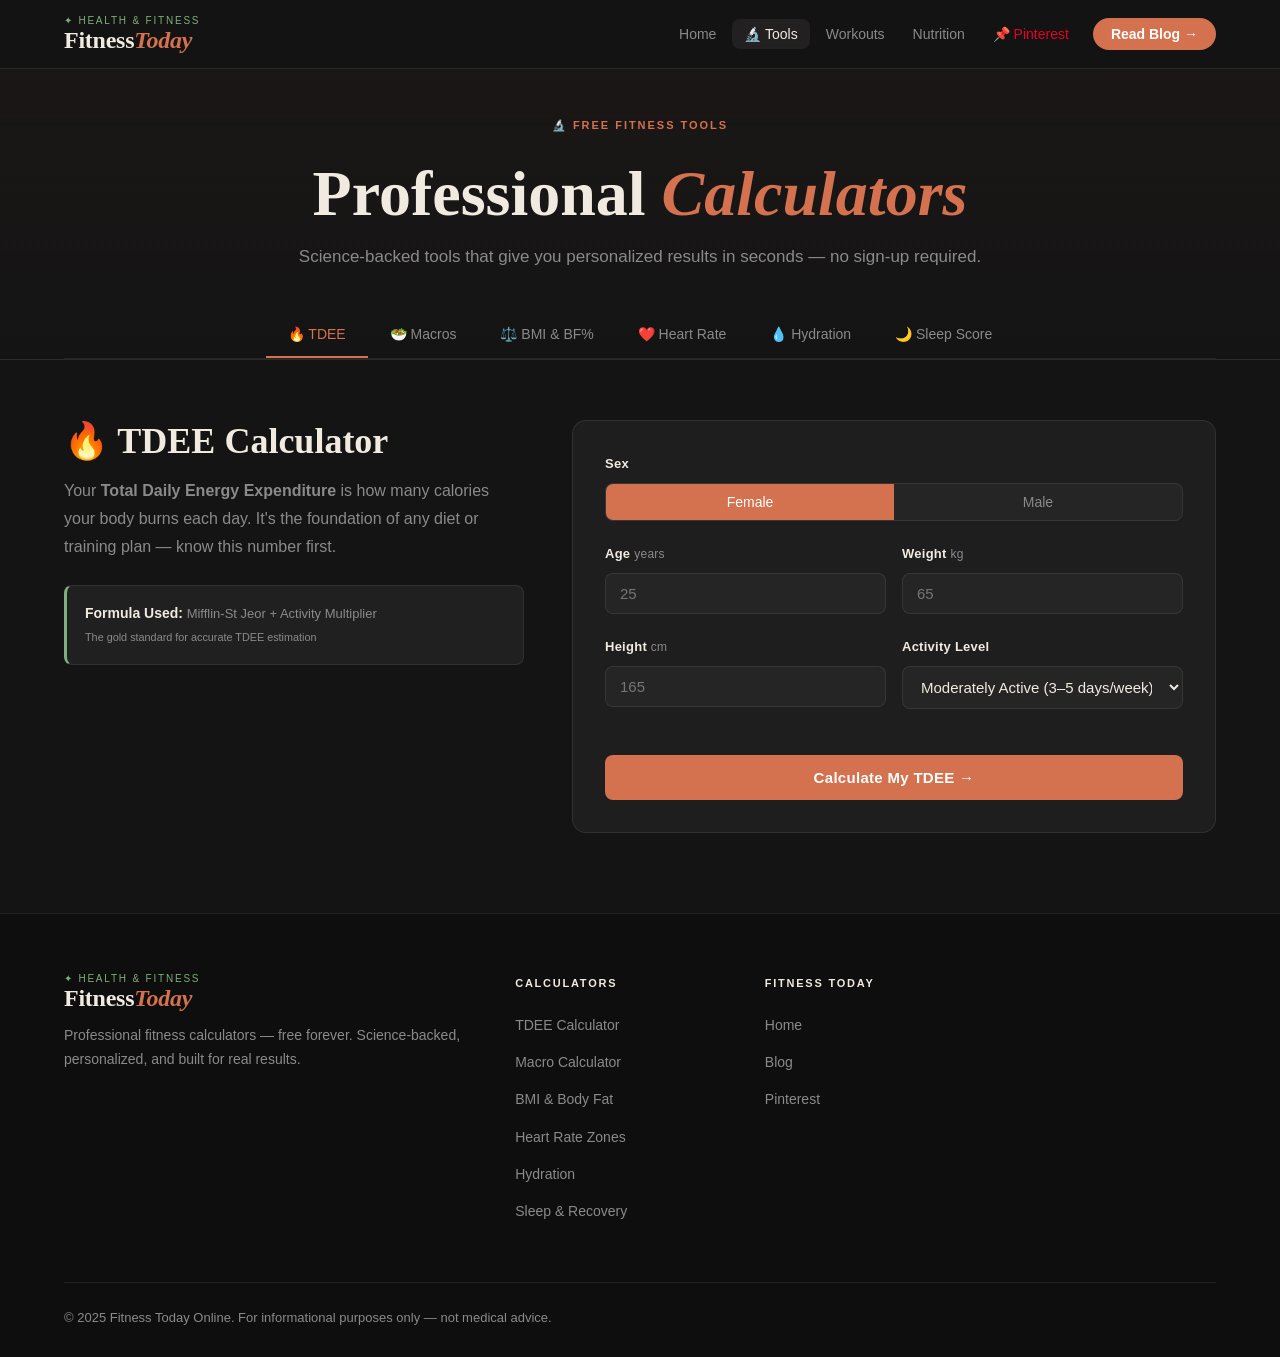
==== commit 102f7cd7: "Add files via upload" ====
--- a/tools.html
+++ b/tools.html
@@ -10,7 +10,6 @@
   <link rel="preconnect" href="https://fonts.gstatic.com" crossorigin/>
   <link href="https://fonts.googleapis.com/css2?family=Cormorant+Garamond:ital,wght@0,400;0,600;0,700;1,400;1,600&family=DM+Sans:wght@300;400;500;600&display=swap" rel="stylesheet"/>
   <link rel="stylesheet" href="css/style.css"/>
-  <link rel="icon" type="image/png" href="favicon.png"/>
   <link rel="stylesheet" href="css/tools.css"/>
 </head>
 <body class="tools-page">
@@ -19,8 +18,10 @@
 <nav class="nav" id="nav">
   <div class="nav-inner">
     <a href="index.html" class="logo">
-      <img src="favicon.png" alt="Fitness Today" style="height:48px;width:48px;object-fit:contain;border-radius:8px;background:#000;padding:2px;"/>
+      <span class="logo-sup">✦ Health & Fitness</span>
+      <span class="logo-main">Fitness<em>Today</em></span>
     </a>
+    <button class="hamburger" id="hamburger" aria-label="Menu">
       <span></span><span></span><span></span>
     </button>
     <ul class="nav-links" id="nav-links">
@@ -421,7 +422,10 @@
   <div class="container">
     <div class="footer-top">
       <div class="footer-brand">
-        <img src="favicon.png" alt="Fitness Today" style="height:60px;width:60px;object-fit:contain;border-radius:10px;background:#000;padding:3px;margin-bottom:14px;"/>
+        <div class="logo">
+          <span class="logo-sup">✦ Health & Fitness</span>
+          <span class="logo-main">Fitness<em>Today</em></span>
+        </div>
         <p>Professional fitness calculators — free forever. Science-backed, personalized, and built for real results.</p>
       </div>
       <div class="footer-col">
